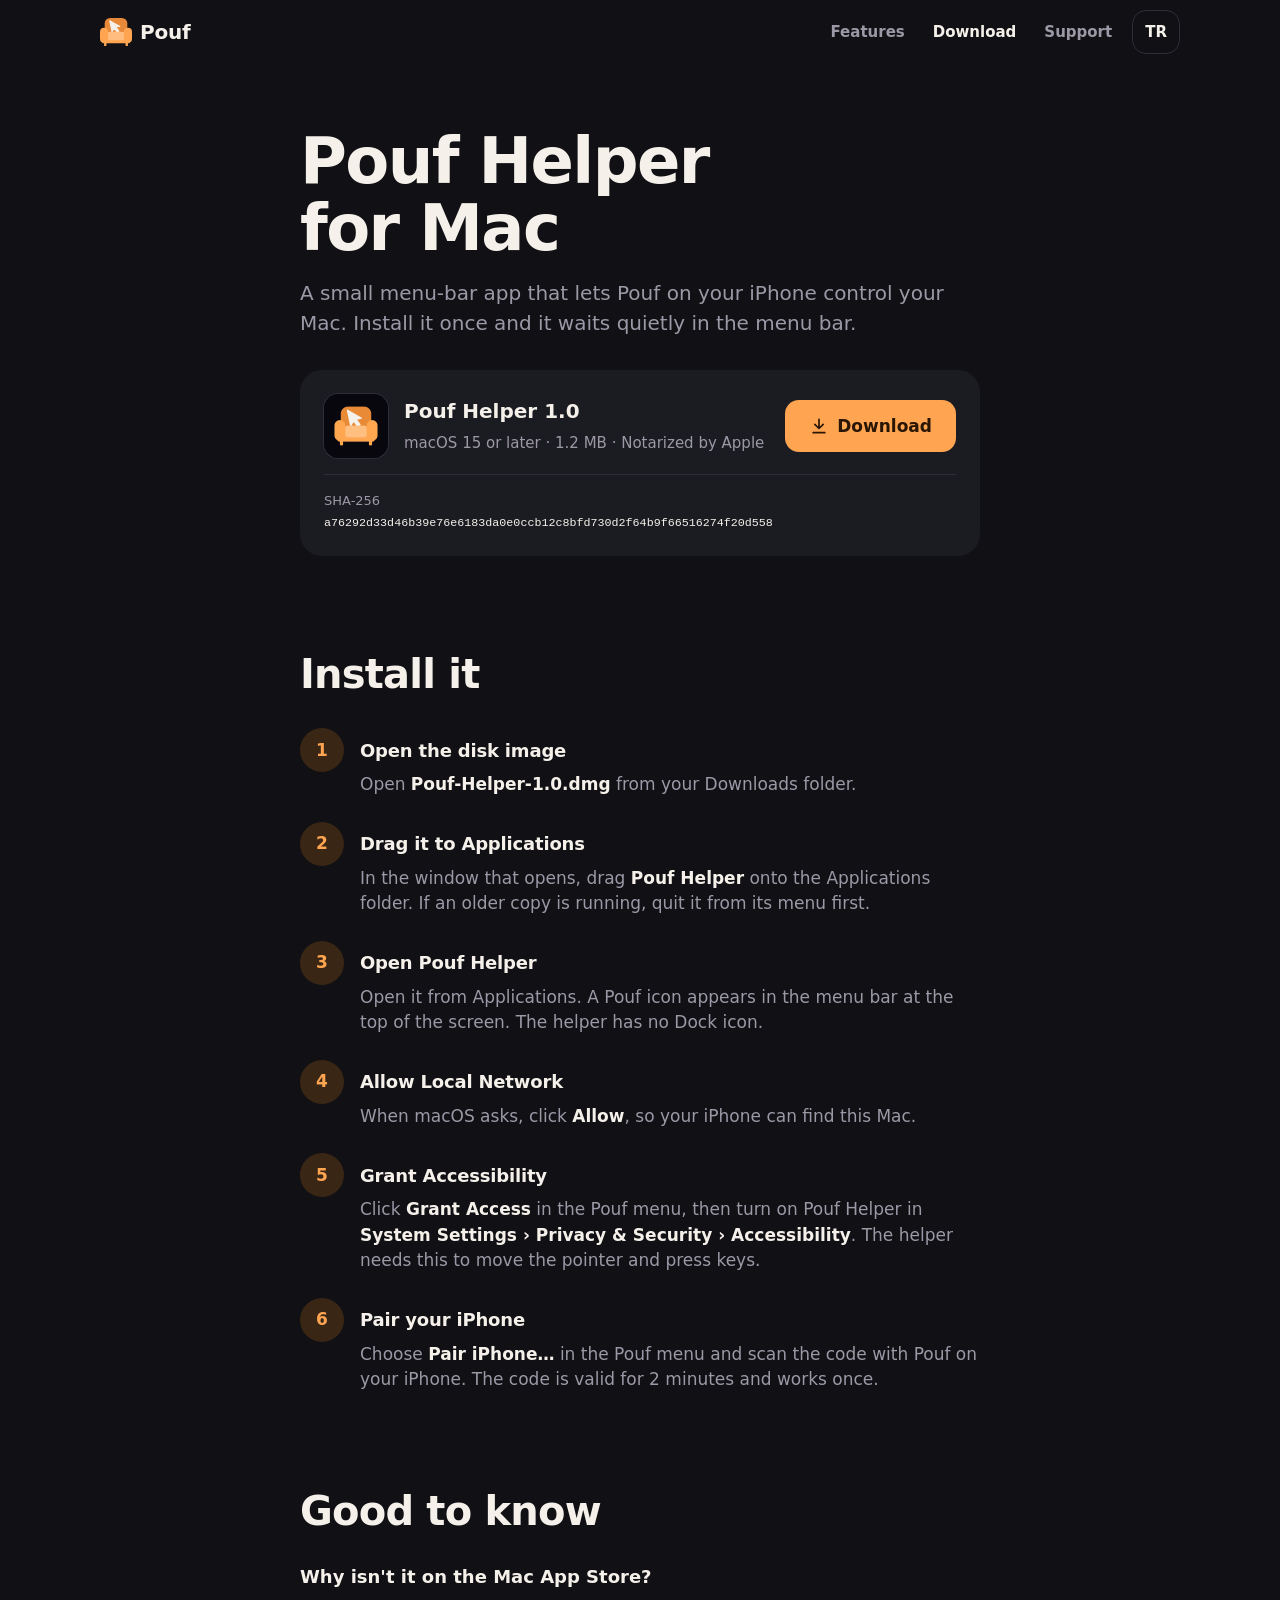
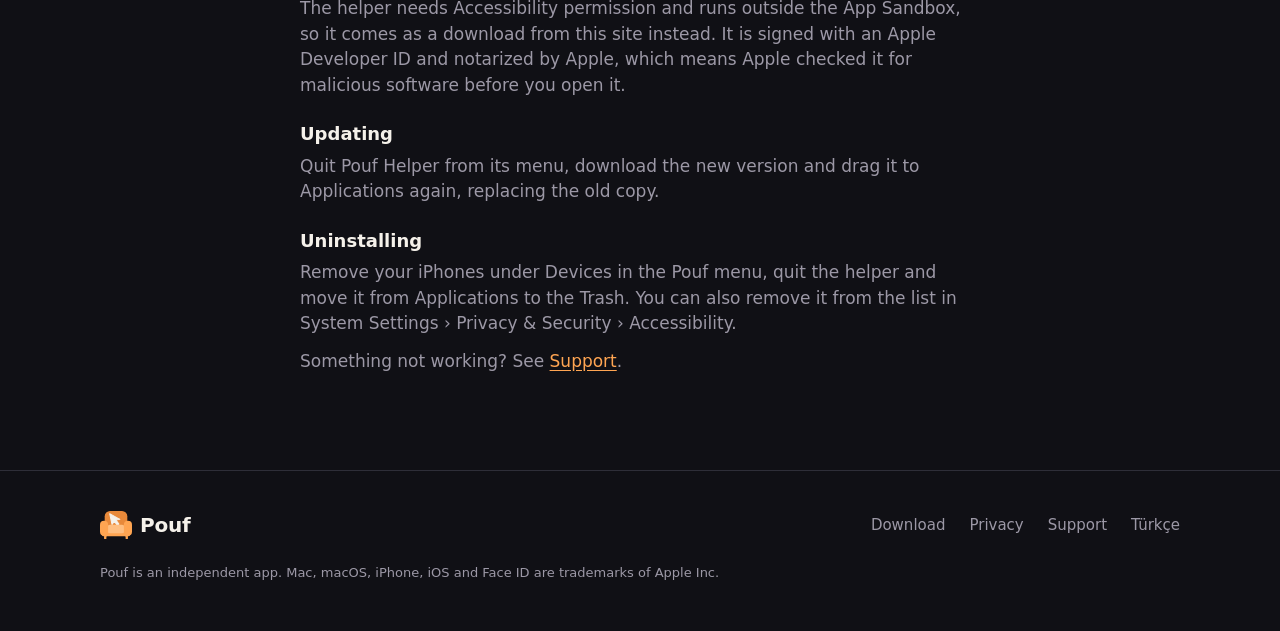
==== download/index.html @ 6debd748 "feat: add the Pouf website with home, download, privacy and support pages in English and Turkish" ====
<!doctype html>
<html lang="en">
<head>
  <meta charset="utf-8">
  <meta name="viewport" content="width=device-width, initial-scale=1">
  <title>Download Pouf Helper for Mac</title>
  <meta name="description" content="Download Pouf Helper, the menu-bar app that lets Pouf on your iPhone control your Mac. For macOS 15 or later, notarized by Apple.">
  <link rel="canonical" href="https://kaancakr.github.io/pouf-app/download/">
  <link rel="alternate" hreflang="en" href="https://kaancakr.github.io/pouf-app/download/">
  <link rel="alternate" hreflang="tr" href="https://kaancakr.github.io/pouf-app/tr/download/">
  <link rel="alternate" hreflang="x-default" href="https://kaancakr.github.io/pouf-app/download/">
  <meta property="og:type" content="website">
  <meta property="og:title" content="Download Pouf Helper for Mac">
  <meta property="og:description" content="The menu-bar app that lets Pouf on your iPhone control your Mac.">
  <meta property="og:url" content="https://kaancakr.github.io/pouf-app/download/">
  <meta property="og:image" content="https://kaancakr.github.io/pouf-app/assets/app-icon-512.png">
  <meta name="theme-color" content="#101015">
  <link rel="icon" href="../favicon.svg" type="image/svg+xml">
  <link rel="apple-touch-icon" href="../apple-touch-icon.png">
  <link rel="stylesheet" href="../assets/site.css">
</head>
<body>
  <a class="skip-link" href="#main">Skip to content</a>

  <header class="site-header">
    <div class="wrap">
      <a class="brand" href="../" aria-label="Pouf home"><img src="../assets/pouf-mark.svg" alt="">Pouf</a>
      <nav aria-label="Main">
        <ul class="site-nav">
          <li class="nav-wide"><a href="../#features">Features</a></li>
          <li><a href="./" aria-current="page">Download</a></li>
          <li><a href="../support/">Support</a></li>
          <li><a class="lang" href="../tr/download/" hreflang="tr" lang="tr" aria-label="Türkçe">TR</a></li>
        </ul>
      </nav>
    </div>
  </header>

  <main id="main">
    <div class="wrap wrap-prose">
      <section class="page-head">
        <h1 class="title-1">Pouf Helper for&nbsp;Mac</h1>
        <p class="lead">A small menu-bar app that lets Pouf on your iPhone control your Mac. Install it once and it waits quietly in the menu bar.</p>

        <div class="card download-card">
          <img class="app-icon" src="../assets/app-icon-256.png" width="64" height="64" alt="">
          <div>
            <p class="download-name">Pouf Helper 1.0</p>
            <p class="download-meta">macOS 15 or later · 1.2 MB · Notarized by Apple</p>
          </div>
          <a class="button button-primary" href="https://github.com/kaancakr/pouf-app/releases/download/helper-v1.0/Pouf-Helper-1.0.dmg">
            <svg class="icon icon-sm" aria-hidden="true"><use href="../assets/icons.svg#download"></use></svg>
            Download
          </a>
          <p class="checksum">SHA-256 <code>a76292d33d46b39e76e6183da0e0ccb12c8bfd730d2f64b9f66516274f20d558</code></p>
        </div>
      </section>

      <section class="section" aria-labelledby="install-title">
        <h2 class="title-2" id="install-title">Install it</h2>
        <ol class="step-list section-body">
          <li>
            <span class="step-number" aria-hidden="true"></span>
            <h3 class="title-3">Open the disk image</h3>
            <p>Open <strong>Pouf-Helper-1.0.dmg</strong> from your Downloads folder.</p>
          </li>
          <li>
            <span class="step-number" aria-hidden="true"></span>
            <h3 class="title-3">Drag it to Applications</h3>
            <p>In the window that opens, drag <strong>Pouf Helper</strong> onto the Applications folder. If an older copy is running, quit it from its menu first.</p>
          </li>
          <li>
            <span class="step-number" aria-hidden="true"></span>
            <h3 class="title-3">Open Pouf Helper</h3>
            <p>Open it from Applications. A Pouf icon appears in the menu bar at the top of the screen. The helper has no Dock icon.</p>
          </li>
          <li>
            <span class="step-number" aria-hidden="true"></span>
            <h3 class="title-3">Allow Local Network</h3>
            <p>When macOS asks, click <strong>Allow</strong>, so your iPhone can find this Mac.</p>
          </li>
          <li>
            <span class="step-number" aria-hidden="true"></span>
            <h3 class="title-3">Grant Accessibility</h3>
            <p>Click <strong>Grant Access</strong> in the Pouf menu, then turn on Pouf Helper in <strong>System Settings › Privacy &amp; Security › Accessibility</strong>. The helper needs this to move the pointer and press keys.</p>
          </li>
          <li>
            <span class="step-number" aria-hidden="true"></span>
            <h3 class="title-3">Pair your iPhone</h3>
            <p>Choose <strong>Pair iPhone…</strong> in the Pouf menu and scan the code with Pouf on your iPhone. The code is valid for 2 minutes and works once.</p>
          </li>
        </ol>
      </section>

      <section class="section" aria-labelledby="more-title">
        <h2 class="title-2" id="more-title">Good to know</h2>
        <div class="prose section-body">
          <h3>Why isn't it on the Mac App Store?</h3>
          <p>The helper needs Accessibility permission and runs outside the App Sandbox, so it comes as a download from this site instead. It is signed with an Apple Developer ID and notarized by Apple, which means Apple checked it for malicious software before you open it.</p>

          <h3>Updating</h3>
          <p>Quit Pouf Helper from its menu, download the new version and drag it to Applications again, replacing the old copy.</p>

          <h3>Uninstalling</h3>
          <p>Remove your iPhones under Devices in the Pouf menu, quit the helper and move it from Applications to the Trash. You can also remove it from the list in System Settings › Privacy &amp; Security › Accessibility.</p>

          <p>Something not working? See <a href="../support/">Support</a>.</p>
        </div>
      </section>
    </div>
  </main>

  <footer class="site-footer">
    <div class="wrap">
      <div class="footer-row">
        <a class="brand" href="../" aria-label="Pouf home"><img src="../assets/pouf-mark.svg" alt="">Pouf</a>
        <ul class="footer-links">
          <li><a href="./" aria-current="page">Download</a></li>
          <li><a href="../privacy/">Privacy</a></li>
          <li><a href="../support/">Support</a></li>
          <li><a href="../tr/download/" hreflang="tr" lang="tr">Türkçe</a></li>
        </ul>
      </div>
      <p class="legal">Pouf is an independent app. Mac, macOS, iPhone, iOS and Face ID are trademarks of Apple Inc.</p>
    </div>
  </footer>
</body>
</html>
---- assets/site.css ----
/* Pouf site. Tokens match the iPhone app (PoufTheme): always dark, apricot accent, rounded type.
   Spacing comes only from the scale below; page sections use the larger steps. */

:root {
  color-scheme: dark;

  --bg: #101015;
  --surface: #1b1b22;
  --raised: #26262f;
  --separator: #2e2e38;
  --text: #f5f1ea;
  --text-2: #9c98a6;
  --accent: #ffa552;
  --accent-hover: #ffb46e;
  --accent-tint: #3a2614;
  --on-accent: #2a1605;

  --s1: 4px;
  --s2: 8px;
  --s3: 12px;
  --s4: 16px;
  --s5: 24px;
  --s6: 32px;
  --s7: 48px;
  --s8: 64px;
  --s9: 96px;

  --margin: var(--s4);
  --section: var(--s7);
  --content: 1080px;
  --prose: 680px;

  --r-card: 22px;
  --r-control: 14px;

  --font: ui-rounded, "SF Pro Rounded", system-ui, -apple-system, "Segoe UI", Roboto, "Helvetica Neue", Arial, sans-serif;
  --mono: ui-monospace, "SF Mono", Menlo, Consolas, monospace;
}

@media (min-width: 640px) {
  :root {
    --margin: var(--s5);
    --section: var(--s8);
  }
}

@media (min-width: 1024px) {
  :root {
    --margin: var(--s6);
    --section: var(--s9);
  }
}

/* Base */

*,
*::before,
*::after {
  box-sizing: border-box;
}

html {
  -webkit-text-size-adjust: 100%;
  text-size-adjust: 100%;
}

body {
  margin: 0;
  background: var(--bg);
  color: var(--text);
  font: 400 17px/1.5 var(--font);
  -webkit-font-smoothing: antialiased;
  -moz-osx-font-smoothing: grayscale;
}

h1,
h2,
h3,
p,
ul,
ol {
  margin: 0;
}

h1,
h2,
h3 {
  font-weight: 700;
  text-wrap: balance;
}

p {
  text-wrap: pretty;
}

img,
svg {
  display: block;
}

a {
  color: inherit;
}

strong {
  font-weight: 600;
  color: var(--text);
}

code {
  font-family: var(--mono);
  font-size: 0.9em;
}

:focus-visible {
  outline: 2px solid var(--accent);
  outline-offset: 2px;
}

.icon {
  width: 24px;
  height: 24px;
  flex: none;
}

.icon-sm {
  width: 20px;
  height: 20px;
}

.skip-link {
  position: absolute;
  left: var(--margin);
  top: calc(-1 * var(--s8));
  z-index: 1;
  padding: var(--s3) var(--s4);
  border-radius: var(--r-control);
  background: var(--accent);
  color: var(--on-accent);
  font-weight: 600;
  text-decoration: none;
}

.skip-link:focus {
  top: var(--s2);
}

/* Layout */

.wrap {
  width: 100%;
  max-width: calc(var(--content) + 2 * var(--margin));
  margin-inline: auto;
  padding-inline: var(--margin);
}

.wrap-prose {
  max-width: calc(var(--prose) + 2 * var(--margin));
}

.section {
  padding-block: var(--section) 0;
}

/* Header */

.site-header .wrap {
  display: flex;
  align-items: center;
  justify-content: space-between;
  gap: var(--s4);
  min-height: 64px;
}

.brand {
  display: inline-flex;
  align-items: center;
  gap: var(--s2);
  min-height: 44px;
  font-size: 20px;
  font-weight: 700;
  letter-spacing: -0.01em;
  text-decoration: none;
}

/* The site's copy of the mark is cropped to its drawing, so its left edge sits exactly on the page margin. */
.brand img {
  width: 32px;
  height: auto;
}

.site-nav {
  display: flex;
  align-items: center;
  gap: var(--s1);
  padding: 0;
  list-style: none;
}

.site-nav a {
  display: inline-flex;
  align-items: center;
  min-height: 44px;
  padding-inline: var(--s3);
  border-radius: var(--r-control);
  color: var(--text-2);
  font-size: 15px;
  font-weight: 600;
  text-decoration: none;
}

.site-nav a:hover,
.site-nav a[aria-current="page"] {
  color: var(--text);
}

.site-nav a:hover {
  background: var(--surface);
}

.site-nav .lang {
  margin-left: var(--s1);
  border: 1px solid var(--separator);
  color: var(--text);
}

.nav-wide {
  display: none;
}

@media (min-width: 640px) {
  .nav-wide {
    display: list-item;
  }
}

/* Buttons */

.actions {
  display: flex;
  flex-direction: column;
  gap: var(--s3);
}

@media (min-width: 640px) {
  .actions {
    flex-direction: row;
    flex-wrap: wrap;
  }
}

.button {
  display: inline-flex;
  align-items: center;
  justify-content: center;
  gap: var(--s2);
  min-height: 52px;
  padding-inline: var(--s5);
  border-radius: var(--r-control);
  font-size: 17px;
  font-weight: 600;
  text-decoration: none;
  white-space: nowrap;
}

.button-primary {
  background: var(--accent);
  color: var(--on-accent);
}

.button-primary:hover {
  background: var(--accent-hover);
}

.button-primary:active {
  transform: scale(0.98);
}

.button-muted {
  background: var(--surface);
  color: var(--text-2);
  cursor: default;
}

/* Text blocks */

.eyebrow {
  margin-bottom: var(--s3);
  color: var(--accent);
  font-size: 15px;
  font-weight: 600;
}

.title-1 {
  font-size: clamp(40px, calc(20px + 4vw), 64px);
  line-height: 1.05;
  letter-spacing: -0.025em;
}

.title-2 {
  font-size: clamp(28px, calc(18px + 2vw), 40px);
  line-height: 1.1;
  letter-spacing: -0.02em;
}

.title-3 {
  font-size: 20px;
  line-height: 1.3;
  letter-spacing: -0.01em;
}

.lead {
  color: var(--text-2);
  font-size: 18px;
}

@media (min-width: 640px) {
  .lead {
    font-size: 20px;
  }
}

.section-head {
  max-width: 640px;
  margin-bottom: var(--s6);
}

.section-head .lead {
  margin-top: var(--s3);
}

.note {
  margin-top: var(--s4);
  color: var(--text-2);
  font-size: 15px;
}

/* Hero */

.hero {
  display: grid;
  gap: var(--s7);
  padding-top: var(--s6);
}

.hero-icon {
  width: 64px;
  height: 64px;
  margin-bottom: var(--s5);
}

.hero .title-1 {
  margin-bottom: var(--s4);
}

.hero .lead {
  max-width: 560px;
  margin-bottom: var(--s6);
}

.app-icon {
  border-radius: 22.37%;
  box-shadow: 0 0 0 1px var(--separator);
}

.hero-art {
  position: relative;
  display: flex;
  justify-content: center;
}

/* A soft apricot light behind the phone. */
.hero-art::before {
  content: "";
  position: absolute;
  inset: 8% 0;
  z-index: -1;
  background: radial-gradient(closest-side, rgb(255 165 82 / 0.16), transparent);
}

@media (min-width: 880px) {
  .hero {
    grid-template-columns: minmax(0, 1.15fr) minmax(0, 1fr);
    align-items: center;
    gap: var(--s8);
    padding-top: var(--s8);
  }
}

/* Phone. The screen is laid out at the iPhone 17's 402 × 874 pt, 1 px per pt, and scaled to fit the frame, so its
   numbers match the app's own layout. */

.phone {
  --pw: 264;
  --bezel: 8;
  --inner: calc(var(--pw) - 2 * var(--bezel));
  position: relative;
  width: calc(var(--pw) * 1px);
  padding: calc(var(--bezel) * 1px);
  border-radius: calc(var(--pw) * 0.165px);
  background: linear-gradient(150deg, #3c3c46 0%, #1e1e25 35%, #16161b 65%, #34343d 100%);
  box-shadow:
    inset 0 0 0 1px #4a4a55,
    inset 0 0 0 3px #101015,
    0 40px 80px rgb(0 0 0 / 0.45);
}

@media (min-width: 640px) {
  .phone {
    --pw: 300;
    --bezel: 9;
  }
}

.phone-screen {
  width: calc(var(--inner) * 1px);
  height: calc(var(--inner) * 874 / 402 * 1px);
  overflow: hidden;
  border-radius: calc((var(--pw) * 0.165 - var(--bezel)) * 1px);
  background: var(--bg);
}

.screen {
  position: relative;
  width: 402px;
  height: 874px;
  transform: scale(calc(var(--inner) / 402));
  transform-origin: top left;
  color: var(--text);
  font-family: var(--font);
}

.screen > * {
  position: absolute;
}

.screen svg {
  width: 100%;
  height: 100%;
}

.status-time {
  top: 17px;
  left: 50px;
  font-size: 17px;
  font-weight: 600;
  line-height: 22px;
}

.island {
  top: 11px;
  left: 138px;
  width: 126px;
  height: 37px;
  border-radius: 18.5px;
  background: #000;
}

.status-icons {
  top: 21px;
  right: 34px;
  display: flex;
  gap: 6px;
  align-items: center;
}

.status-icons .cell,
.status-icons .wifi {
  width: 18px;
  height: 12px;
}

.status-icons .battery {
  width: 27px;
  height: 13px;
}

.pill {
  top: 70px;
  left: 16px;
  display: flex;
  align-items: center;
  gap: 8px;
  height: 36px;
  padding: 0 12px;
  border-radius: 18px;
  background: var(--surface);
  font-size: 15px;
  font-weight: 600;
}

.pill::before {
  content: "";
  width: 8px;
  height: 8px;
  border-radius: 50%;
  background: #4ade80;
}

.settings {
  top: 70px;
  right: 16px;
  display: grid;
  place-items: center;
  width: 36px;
  height: 36px;
  border-radius: 50%;
  background: var(--surface);
}

.settings svg {
  width: 18px;
  height: 18px;
}

.touchpad {
  top: 122px;
  left: 16px;
  width: 370px;
  height: 534px;
  overflow: hidden;
  border-radius: 28px;
  background: var(--surface);
}

.click-bar {
  position: absolute;
  inset: auto 0 0;
  display: grid;
  grid-template-columns: 1fr 1fr;
  height: 48px;
  border-top: 1px solid var(--separator);
  font-size: 15px;
  font-weight: 600;
}

.click-bar span {
  display: grid;
  place-items: center;
}

.click-bar span + span {
  border-left: 1px solid var(--separator);
}

/* The finger highlight and click ripple the touchpad draws, here on a loop. */
.finger {
  position: absolute;
  top: 200px;
  left: 196px;
  width: 48px;
  height: 48px;
  border-radius: 50%;
  background: rgb(255 165 82 / 0.16);
}

.finger::after {
  content: "";
  position: absolute;
  inset: 0;
  border: 2px solid var(--accent);
  border-radius: 50%;
  opacity: 0;
  animation: ripple 3s ease-out 1s infinite;
}

@keyframes ripple {
  0% {
    opacity: 0.9;
    transform: scale(0.6);
  }
  14% {
    opacity: 0;
    transform: scale(1.8);
  }
  100% {
    opacity: 0;
    transform: scale(1.8);
  }
}

.keys {
  top: 668px;
  left: 16px;
  display: grid;
  grid-template-columns: repeat(6, 1fr);
  gap: 8px;
  width: 370px;
  height: 44px;
}

.keys span {
  display: grid;
  place-items: center;
  border-radius: 14px;
  background: var(--surface);
  font-size: 17px;
  font-weight: 600;
}

.keys svg {
  width: 20px;
  height: 20px;
}

.keys .left svg {
  transform: rotate(180deg);
}

.keys .up svg {
  transform: rotate(-90deg);
}

.keys .down svg {
  transform: rotate(90deg);
}

.type-row {
  top: 724px;
  left: 16px;
  display: grid;
  grid-template-columns: 1fr 52px;
  gap: 8px;
  width: 370px;
  height: 52px;
}

.type-button {
  display: flex;
  align-items: center;
  justify-content: center;
  gap: 8px;
  border-radius: 14px;
  background: var(--accent);
  color: var(--on-accent);
  font-size: 17px;
  font-weight: 600;
}

.type-button svg {
  width: 24px;
  height: 24px;
}

.media-button {
  display: grid;
  place-items: center;
  border-radius: 14px;
  background: var(--surface);
  color: var(--accent);
}

.media-button svg {
  width: 26px;
  height: 26px;
}

.tab-bar {
  top: 794px;
  left: 64px;
  display: grid;
  grid-template-columns: repeat(3, 1fr);
  width: 275px;
  height: 60px;
  padding: 3px;
  border: 1px solid rgb(255 255 255 / 0.08);
  border-radius: 30px;
  background: #2a2a31;
  font-size: 10.5px;
  font-weight: 600;
  --play-cut: #2a2a31;
}

.tab-bar span {
  display: grid;
  justify-items: center;
  align-content: center;
  gap: 2px;
  border-radius: 27px;
}

.tab-bar svg {
  width: 26px;
  height: 26px;
}

.tab-bar .current {
  background: #18181e;
  color: var(--accent);
}

/* Notes floating beside the phone. Their outer edges sit on the column's start and on the page margin. */
.float-card {
  position: absolute;
  z-index: 1;
  display: none;
  align-items: center;
  gap: var(--s3);
  padding: var(--s3) var(--s4) var(--s3) var(--s3);
  border-radius: var(--r-card);
  background: rgb(27 27 34 / 0.94);
  box-shadow:
    0 0 0 1px var(--separator),
    0 24px 48px rgb(0 0 0 / 0.4);
  animation: float 6s ease-in-out infinite;
}

.float-card .tile {
  width: 40px;
  height: 40px;
  border-radius: 50%;
}

.float-card .icon {
  width: 20px;
  height: 20px;
}

.float-title {
  display: block;
  white-space: nowrap;
  font-size: 15px;
  font-weight: 600;
  line-height: 1.3;
}

.float-detail {
  display: block;
  white-space: nowrap;
  color: var(--text-2);
  font-size: 13px;
  line-height: 1.3;
}

.float-group {
  top: 22%;
  left: 0;
}

.float-secure {
  top: 62%;
  right: 0;
  animation-delay: -3s;
}

/* Only beside the two-column hero, where both cards overlap the phone. */
@media (min-width: 880px) {
  .float-card {
    display: flex;
  }
}

@keyframes float {
  50% {
    transform: translateY(-8px);
  }
}

@media (prefers-reduced-motion: reduce) {
  .finger::after,
  .float-card {
    animation: none;
  }
}

/* Cards */

.card {
  padding: var(--s5);
  border-radius: var(--r-card);
  background: var(--surface);
}

.card .title-3 {
  margin-block: var(--s4) var(--s2);
}

/* :where keeps these at class strength, so the card variants below (download, contact) can restyle their text. */
.card :where(p) {
  color: var(--text-2);
  font-size: 16px;
}

.card :where(p + p) {
  margin-top: var(--s2);
}

.card a:not(.button) {
  color: var(--accent);
  font-weight: 600;
  text-decoration: none;
}

.card a:not(.button):hover {
  text-decoration: underline;
}

.tile {
  display: grid;
  place-items: center;
  width: 44px;
  height: 44px;
  border-radius: var(--r-control);
  background: var(--accent-tint);
  color: var(--accent);
}

.feature-grid {
  display: grid;
  gap: var(--s4);
  padding: 0;
  list-style: none;
}

@media (min-width: 640px) {
  .feature-grid {
    grid-template-columns: repeat(2, 1fr);
  }
}

@media (min-width: 640px) and (max-width: 959px) {
  .feature-grid > :last-child:nth-child(odd) {
    grid-column: 1 / -1;
  }
}

@media (min-width: 960px) {
  .feature-grid {
    grid-template-columns: repeat(6, 1fr);
  }

  .feature-grid > * {
    grid-column: span 2;
  }

  .feature-grid > :nth-child(n + 4) {
    grid-column: span 3;
  }
}

/* Numbered steps */

.step-grid {
  display: grid;
  gap: var(--s4);
  padding: 0;
  list-style: none;
  counter-reset: step;
}

@media (min-width: 880px) {
  .step-grid {
    grid-template-columns: repeat(3, 1fr);
  }
}

.step-grid > li {
  counter-increment: step;
}

.step-number::before {
  content: counter(step);
}

.step-number {
  display: grid;
  place-items: center;
  width: 44px;
  height: 44px;
  border-radius: 50%;
  background: var(--accent-tint);
  color: var(--accent);
  font-size: 17px;
  font-weight: 700;
}

.step-list {
  display: grid;
  gap: var(--s5);
  padding: 0;
  list-style: none;
  counter-reset: step;
}

.step-list > li {
  display: grid;
  grid-template-columns: 44px 1fr;
  column-gap: var(--s4);
  counter-increment: step;
}

.step-list .step-number {
  grid-row: span 2;
}

.step-list .title-3 {
  align-self: center;
  min-height: 44px;
  display: flex;
  align-items: center;
  font-size: 18px;
}

.step-list p {
  color: var(--text-2);
}

/* Requirements */

.specs {
  display: grid;
  padding: 0;
  list-style: none;
  border-radius: var(--r-card);
  background: var(--surface);
}

.specs > li {
  display: flex;
  align-items: center;
  gap: var(--s4);
  padding: var(--s5);
}

.specs > li + li {
  border-top: 1px solid var(--separator);
}

@media (min-width: 880px) {
  .specs {
    grid-template-columns: repeat(3, 1fr);
  }

  .specs > li + li {
    border-top: 0;
    border-left: 1px solid var(--separator);
  }
}

.specs .label {
  display: block;
  font-weight: 600;
}

.specs .detail {
  display: block;
  color: var(--text-2);
  font-size: 15px;
}

/* Page head (inner pages) */

.page-head {
  padding-top: var(--s6);
}

@media (min-width: 640px) {
  .page-head {
    padding-top: var(--s8);
  }
}

.page-head .title-1 {
  margin-bottom: var(--s4);
}

/* Download card */

.download-card {
  display: grid;
  grid-template-columns: 64px 1fr;
  align-items: center;
  gap: var(--s4);
  margin-top: var(--s6);
}

.download-card .app-icon {
  width: 64px;
  height: 64px;
  box-shadow: 0 0 0 1px var(--separator);
}

.download-card .button {
  grid-column: 1 / -1;
}

.download-name {
  color: var(--text);
  font-size: 20px;
  font-weight: 700;
  line-height: 1.3;
}

.download-meta {
  color: var(--text-2);
  font-size: 15px;
}

.checksum {
  grid-column: 1 / -1;
  padding-top: var(--s4);
  border-top: 1px solid var(--separator);
  color: var(--text-2);
  font-size: 13px;
}

.checksum code {
  display: block;
  margin-top: var(--s1);
  color: var(--text);
  overflow-wrap: anywhere;
}

@media (min-width: 640px) {
  .download-card {
    grid-template-columns: 64px 1fr auto;
  }

  .download-card .button {
    grid-column: auto;
  }
}

/* Prose (privacy, support, download notes) */

.section-body {
  margin-top: var(--s6);
}

.prose > :first-child {
  margin-top: 0;
}

.page-head + .prose {
  margin-top: var(--s7);
}

.prose h2 {
  margin-top: var(--s7);
  margin-bottom: var(--s3);
  font-size: 24px;
  line-height: 1.25;
  letter-spacing: -0.015em;
}

.prose h3 {
  margin-top: var(--s5);
  margin-bottom: var(--s2);
  font-size: 18px;
  line-height: 1.3;
}

.prose p,
.prose ul {
  color: var(--text-2);
}

.prose p + p,
.prose p + ul,
.prose ul + p {
  margin-top: var(--s3);
}

.prose ul {
  display: grid;
  gap: var(--s2);
  padding-left: var(--s5);
}

.prose li::marker {
  color: var(--accent);
}

.prose a {
  color: var(--accent);
  text-underline-offset: 3px;
}

.updated {
  color: var(--text-2);
  font-size: 15px;
}

.summary-card {
  margin-top: var(--s6);
}

.summary-card .title-3 {
  margin: 0;
}

.summary-card ul {
  margin-top: var(--s3);
  display: grid;
  gap: var(--s2);
  padding-left: var(--s5);
  color: var(--text);
}

.summary-card li::marker {
  color: var(--accent);
}

/* Support */

.contact-card {
  display: grid;
  gap: var(--s4);
  margin-top: var(--s6);
}

.contact-card .title-3 {
  margin: 0;
}

.contact-card p {
  margin-top: var(--s1);
}

@media (min-width: 640px) {
  .contact-card {
    grid-template-columns: 1fr auto;
    align-items: center;
  }
}

.faq {
  display: grid;
  gap: var(--s3);
}

.faq details {
  border-radius: var(--r-card);
  background: var(--surface);
}

.faq summary {
  display: flex;
  align-items: center;
  justify-content: space-between;
  gap: var(--s4);
  min-height: 64px;
  padding: var(--s4) var(--s5);
  border-radius: var(--r-card);
  font-weight: 600;
  cursor: pointer;
  list-style: none;
}

.faq summary::-webkit-details-marker {
  display: none;
}

.faq summary .icon {
  color: var(--text-2);
  transition: transform 0.2s ease;
}

.faq details[open] summary .icon {
  transform: rotate(180deg);
}

.faq .answer {
  padding: 0 var(--s5) var(--s5);
}

.faq .answer p,
.faq .answer ul {
  color: var(--text-2);
}

.faq .answer ul {
  display: grid;
  gap: var(--s2);
  padding-left: var(--s5);
}

.faq .answer p + ul,
.faq .answer ul + p,
.faq .answer p + p {
  margin-top: var(--s3);
}

.faq .answer li::marker {
  color: var(--accent);
}

/* Footer */

.site-footer {
  margin-top: var(--section);
  border-top: 1px solid var(--separator);
}

.site-footer .wrap {
  display: grid;
  gap: var(--s4);
  padding-block: var(--s6) var(--s7);
}

.footer-row {
  display: flex;
  flex-wrap: wrap;
  align-items: center;
  justify-content: space-between;
  gap: var(--s4);
}

.footer-links {
  display: flex;
  flex-wrap: wrap;
  column-gap: var(--s5);
  padding: 0;
  list-style: none;
}

.footer-links a {
  display: inline-flex;
  align-items: center;
  min-height: 44px;
  color: var(--text-2);
  font-size: 15px;
  text-decoration: none;
}

.footer-links a:hover {
  color: var(--text);
}

.legal {
  color: var(--text-2);
  font-size: 13px;
}

@media (prefers-reduced-motion: reduce) {
  .button-primary:active {
    transform: none;
  }

  .faq summary .icon {
    transition: none;
  }
}
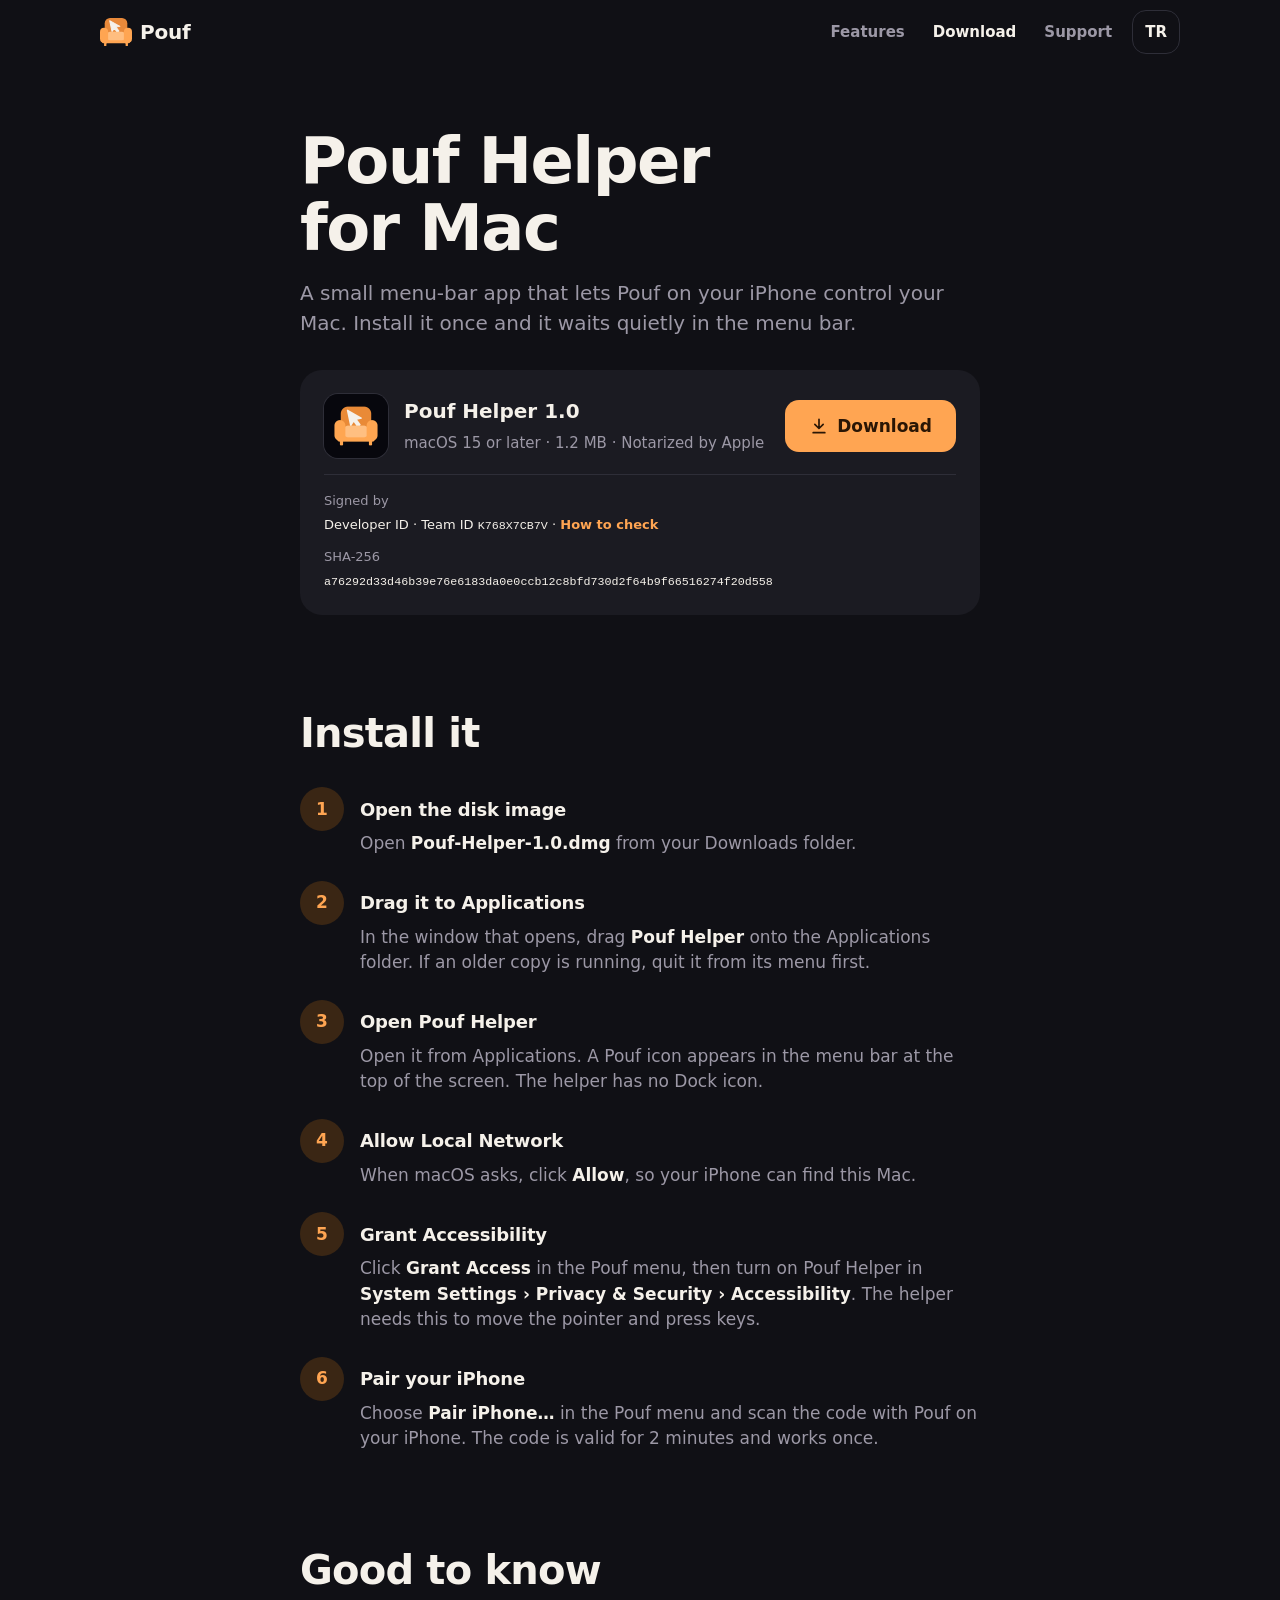
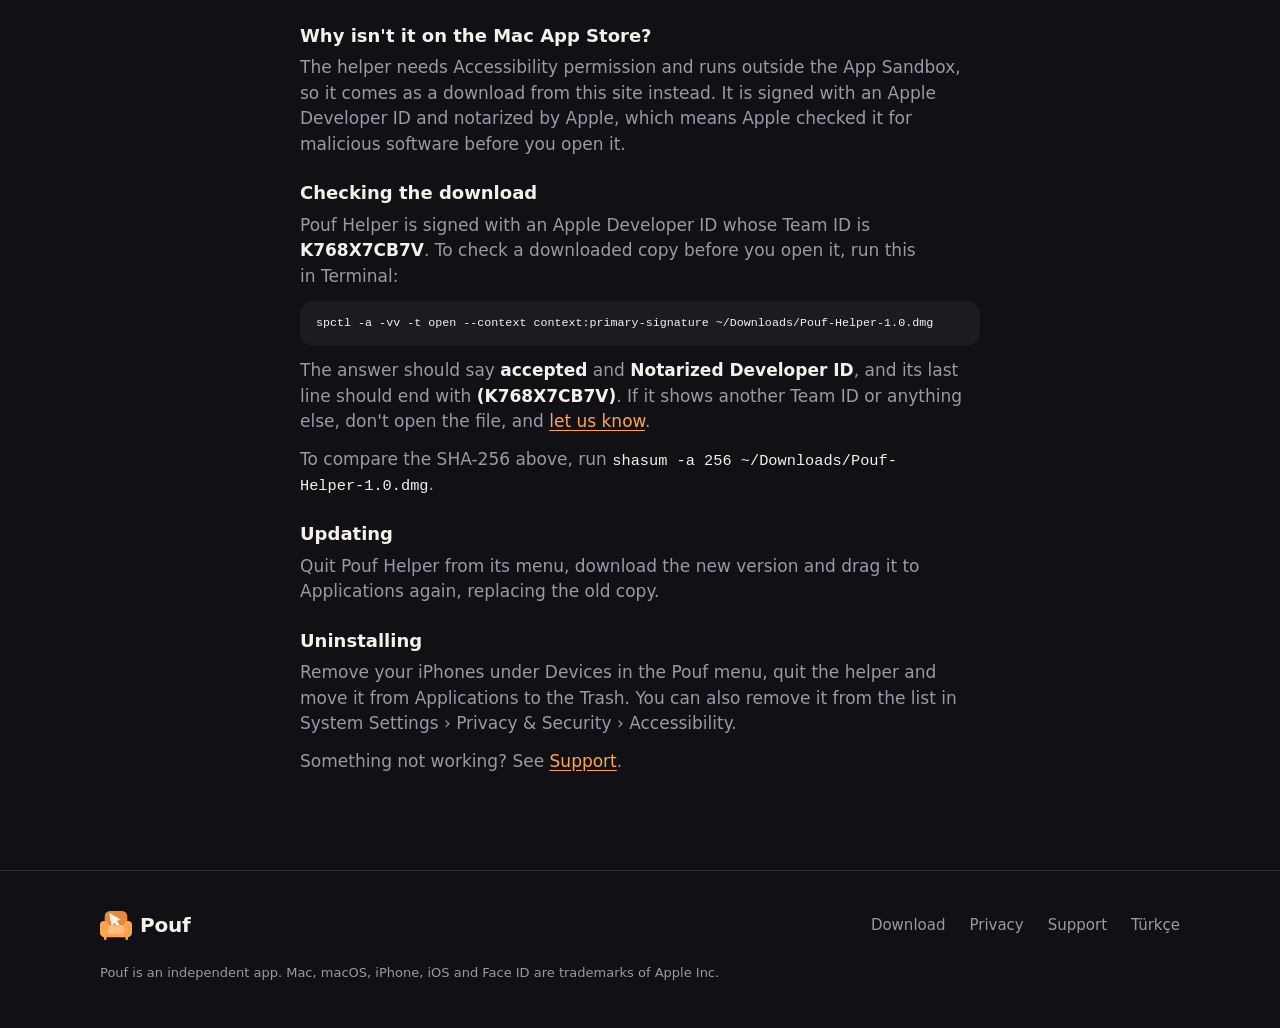
==== commit 7ce864db: "feat: harden the site with a CSP and a signature check on the download page" ====
--- a/download/index.html
+++ b/download/index.html
@@ -2,6 +2,7 @@
 <html lang="en">
 <head>
   <meta charset="utf-8">
+  <meta http-equiv="Content-Security-Policy" content="default-src 'none'; style-src 'self'; img-src 'self'; script-src 'none'; base-uri 'none'; form-action 'none'">
   <meta name="viewport" content="width=device-width, initial-scale=1">
   <title>Download Pouf Helper for Mac</title>
   <meta name="description" content="Download Pouf Helper, the menu-bar app that lets Pouf on your iPhone control your Mac. For macOS 15 or later, notarized by Apple.">
@@ -52,7 +53,16 @@
             <svg class="icon icon-sm" aria-hidden="true"><use href="../assets/icons.svg#download"></use></svg>
             Download
           </a>
-          <p class="checksum">SHA-256 <code>a76292d33d46b39e76e6183da0e0ccb12c8bfd730d2f64b9f66516274f20d558</code></p>
+          <dl class="checksum">
+            <div>
+              <dt>Signed by</dt>
+              <dd>Developer ID · Team ID <code>K768X7CB7V</code> · <a href="#verify">How to check</a></dd>
+            </div>
+            <div>
+              <dt>SHA-256</dt>
+              <dd><code>a76292d33d46b39e76e6183da0e0ccb12c8bfd730d2f64b9f66516274f20d558</code></dd>
+            </div>
+          </dl>
         </div>
       </section>
 
@@ -98,6 +108,12 @@
           <h3>Why isn't it on the Mac App Store?</h3>
           <p>The helper needs Accessibility permission and runs outside the App Sandbox, so it comes as a download from this site instead. It is signed with an Apple Developer ID and notarized by Apple, which means Apple checked it for malicious software before you open it.</p>
 
+          <h3 id="verify">Checking the download</h3>
+          <p>Pouf Helper is signed with an Apple Developer ID whose Team ID is <strong>K768X7CB7V</strong>. To check a downloaded copy before you open it, run this in Terminal:</p>
+          <pre><code>spctl -a -vv -t open --context context:primary-signature ~/Downloads/Pouf-Helper-1.0.dmg</code></pre>
+          <p>The answer should say <strong>accepted</strong> and <strong>Notarized Developer ID</strong>, and its last line should end with <strong>(K768X7CB7V)</strong>. If it shows another Team ID or anything else, don't open the file, and <a href="../support/">let us know</a>.</p>
+          <p>To compare the SHA-256 above, run <code>shasum -a 256 ~/Downloads/Pouf-Helper-1.0.dmg</code>.</p>
+
           <h3>Updating</h3>
           <p>Quit Pouf Helper from its menu, download the new version and drag it to Applications again, replacing the old copy.</p>
 
--- a/assets/site.css
+++ b/assets/site.css
@@ -998,16 +998,21 @@
 
 .checksum {
   grid-column: 1 / -1;
+  display: grid;
+  gap: var(--s3);
+  margin: 0;
   padding-top: var(--s4);
   border-top: 1px solid var(--separator);
   color: var(--text-2);
   font-size: 13px;
 }
 
+.checksum dd {
+  margin: var(--s1) 0 0;
+  color: var(--text);
+}
+
 .checksum code {
-  display: block;
-  margin-top: var(--s1);
-  color: var(--text);
   overflow-wrap: anywhere;
 }
 
@@ -1076,6 +1081,27 @@
   text-underline-offset: 3px;
 }
 
+/* Commands wrap instead of scrolling, so the page never scrolls sideways on a phone. */
+.prose pre {
+  margin: var(--s3) 0 0;
+  padding: var(--s3) var(--s4);
+  border-radius: var(--r-control);
+  background: var(--surface);
+  color: var(--text);
+  font-size: 13px;
+  line-height: 1.6;
+  white-space: pre-wrap;
+  overflow-wrap: anywhere;
+}
+
+.prose pre + p {
+  margin-top: var(--s3);
+}
+
+.prose :not(pre) > code {
+  color: var(--text);
+}
+
 .updated {
   color: var(--text-2);
   font-size: 15px;
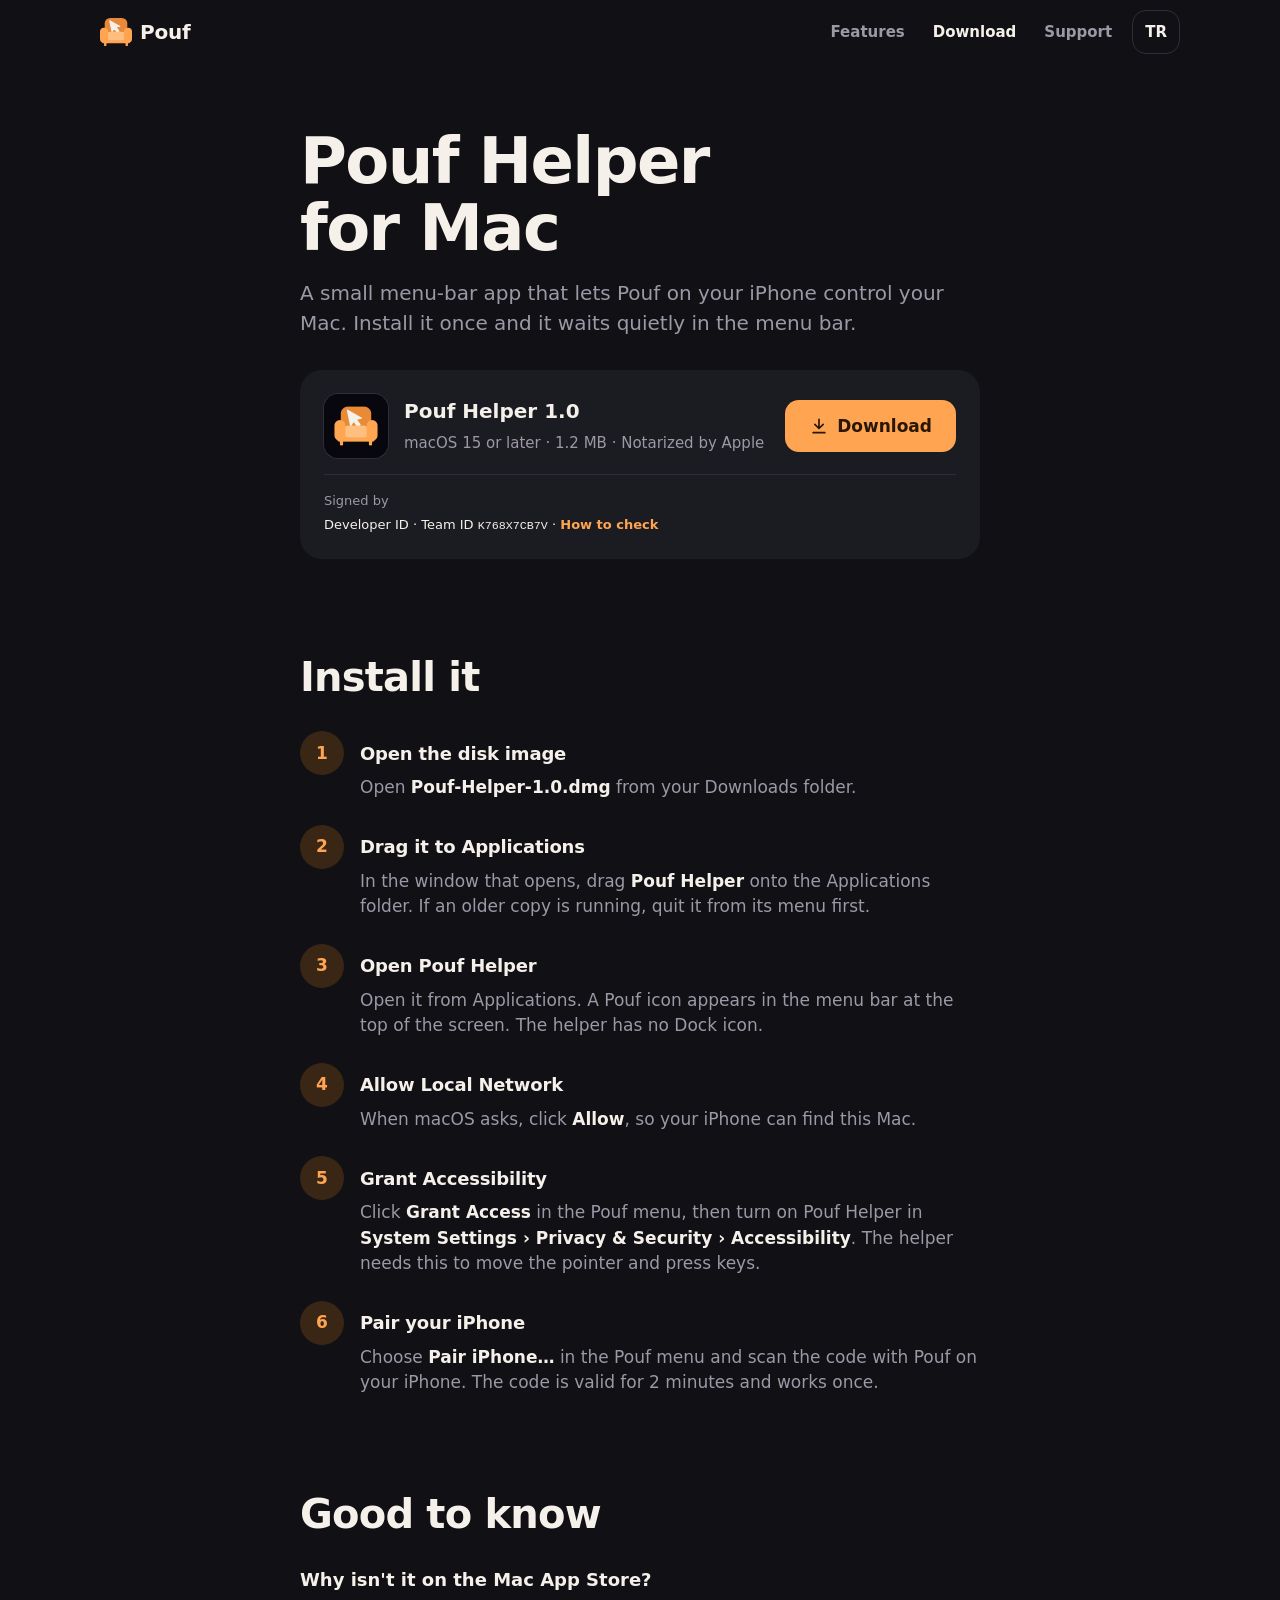
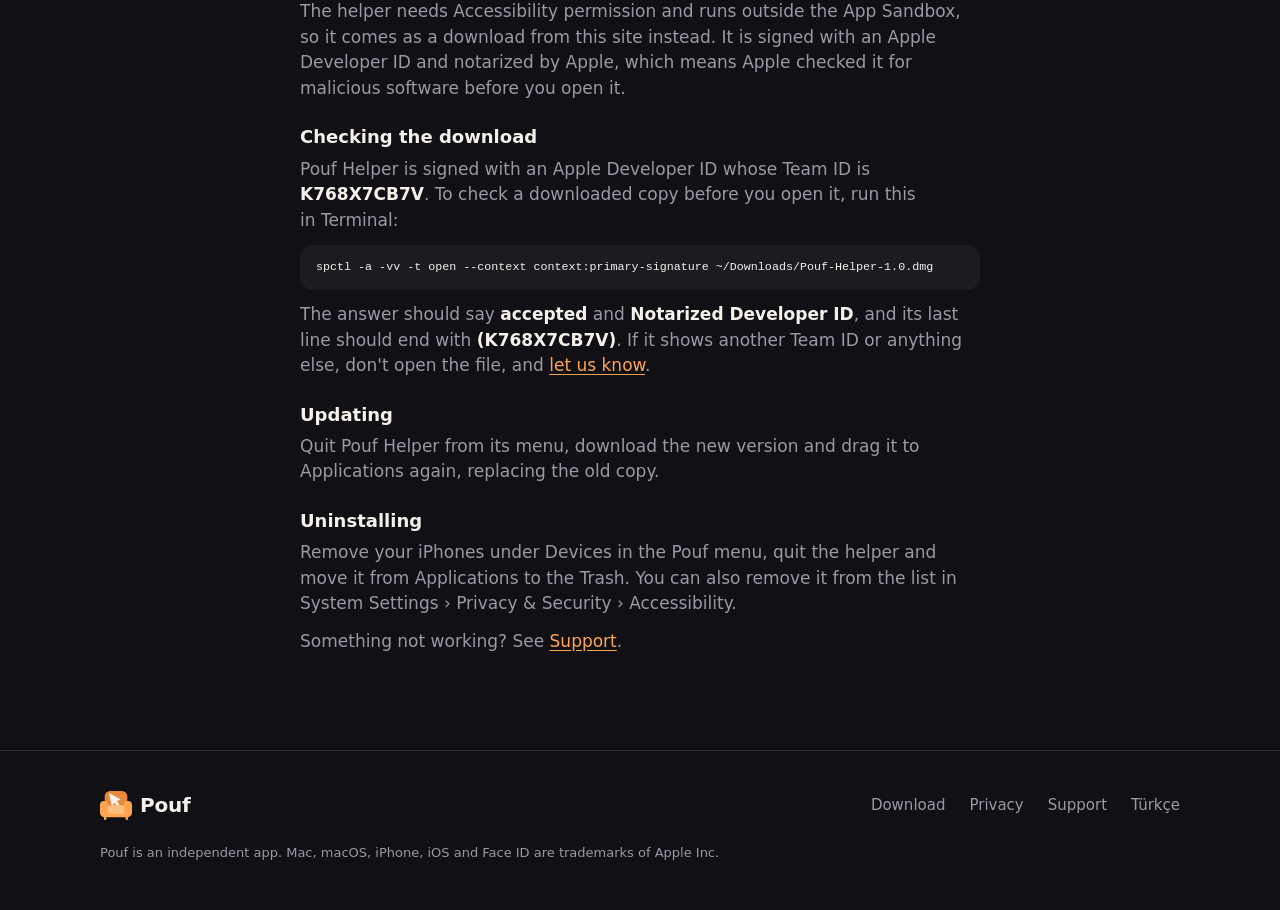
==== commit b0775e40: "refactor: drop the SHA-256 from the download pages and keep the signing Team ID" ====
--- a/download/index.html
+++ b/download/index.html
@@ -53,14 +53,10 @@
             <svg class="icon icon-sm" aria-hidden="true"><use href="../assets/icons.svg#download"></use></svg>
             Download
           </a>
-          <dl class="checksum">
+          <dl class="signature">
             <div>
               <dt>Signed by</dt>
               <dd>Developer ID · Team ID <code>K768X7CB7V</code> · <a href="#verify">How to check</a></dd>
-            </div>
-            <div>
-              <dt>SHA-256</dt>
-              <dd><code>a76292d33d46b39e76e6183da0e0ccb12c8bfd730d2f64b9f66516274f20d558</code></dd>
             </div>
           </dl>
         </div>
@@ -112,7 +108,6 @@
           <p>Pouf Helper is signed with an Apple Developer ID whose Team ID is <strong>K768X7CB7V</strong>. To check a downloaded copy before you open it, run this in Terminal:</p>
           <pre><code>spctl -a -vv -t open --context context:primary-signature ~/Downloads/Pouf-Helper-1.0.dmg</code></pre>
           <p>The answer should say <strong>accepted</strong> and <strong>Notarized Developer ID</strong>, and its last line should end with <strong>(K768X7CB7V)</strong>. If it shows another Team ID or anything else, don't open the file, and <a href="../support/">let us know</a>.</p>
-          <p>To compare the SHA-256 above, run <code>shasum -a 256 ~/Downloads/Pouf-Helper-1.0.dmg</code>.</p>
 
           <h3>Updating</h3>
           <p>Quit Pouf Helper from its menu, download the new version and drag it to Applications again, replacing the old copy.</p>
--- a/assets/site.css
+++ b/assets/site.css
@@ -996,10 +996,8 @@
   font-size: 15px;
 }
 
-.checksum {
+.signature {
   grid-column: 1 / -1;
-  display: grid;
-  gap: var(--s3);
   margin: 0;
   padding-top: var(--s4);
   border-top: 1px solid var(--separator);
@@ -1007,12 +1005,12 @@
   font-size: 13px;
 }
 
-.checksum dd {
+.signature dd {
   margin: var(--s1) 0 0;
   color: var(--text);
 }
 
-.checksum code {
+.signature code {
   overflow-wrap: anywhere;
 }
 
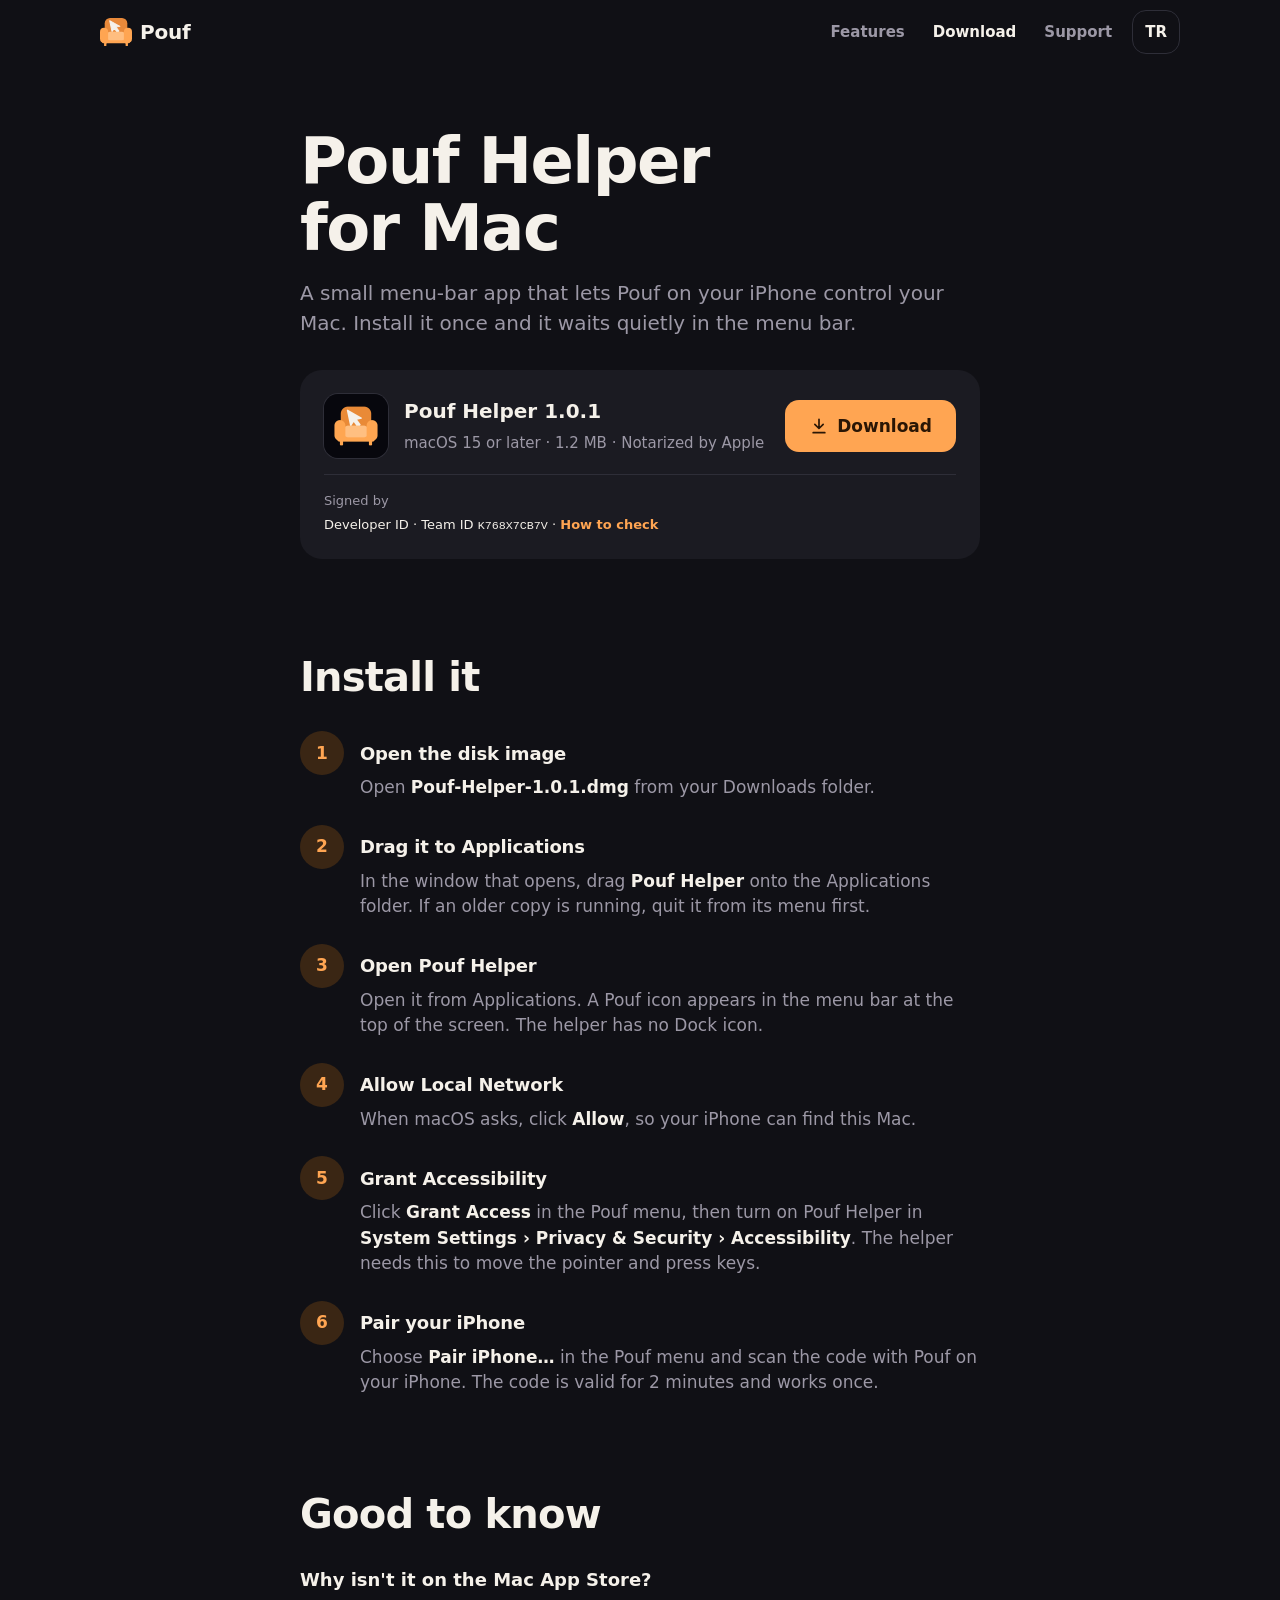
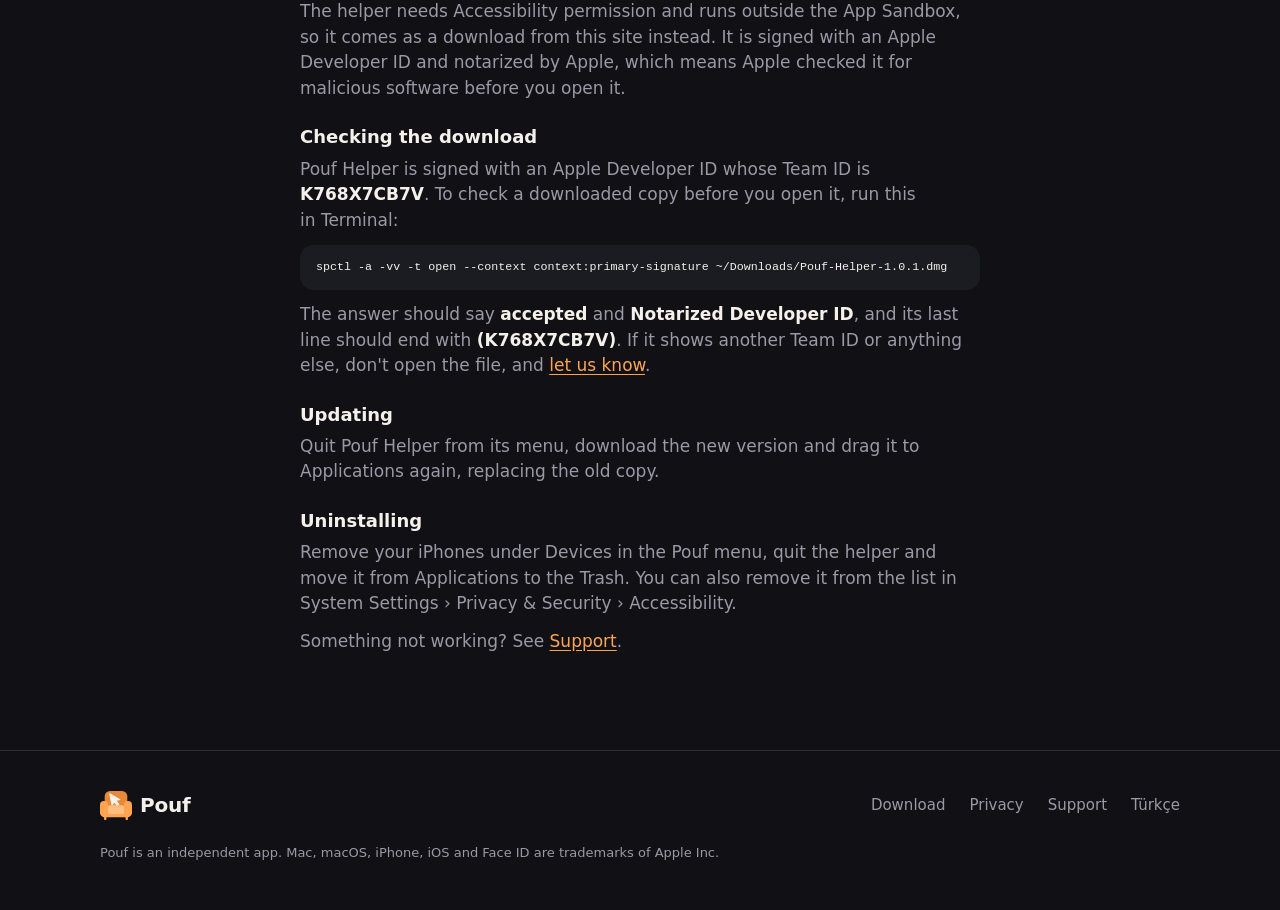
==== commit 0a75639d: "feat: offer Pouf Helper 1.0.1 on the download pages" ====
--- a/download/index.html
+++ b/download/index.html
@@ -46,10 +46,10 @@
         <div class="card download-card">
           <img class="app-icon" src="../assets/app-icon-256.png" width="64" height="64" alt="">
           <div>
-            <p class="download-name">Pouf Helper 1.0</p>
+            <p class="download-name">Pouf Helper 1.0.1</p>
             <p class="download-meta">macOS 15 or later · 1.2 MB · Notarized by Apple</p>
           </div>
-          <a class="button button-primary" href="https://github.com/kaancakr/pouf-app/releases/download/helper-v1.0/Pouf-Helper-1.0.dmg">
+          <a class="button button-primary" href="https://github.com/kaancakr/pouf-app/releases/download/helper-v1.0.1/Pouf-Helper-1.0.1.dmg">
             <svg class="icon icon-sm" aria-hidden="true"><use href="../assets/icons.svg#download"></use></svg>
             Download
           </a>
@@ -68,7 +68,7 @@
           <li>
             <span class="step-number" aria-hidden="true"></span>
             <h3 class="title-3">Open the disk image</h3>
-            <p>Open <strong>Pouf-Helper-1.0.dmg</strong> from your Downloads folder.</p>
+            <p>Open <strong>Pouf-Helper-1.0.1.dmg</strong> from your Downloads folder.</p>
           </li>
           <li>
             <span class="step-number" aria-hidden="true"></span>
@@ -106,7 +106,7 @@
 
           <h3 id="verify">Checking the download</h3>
           <p>Pouf Helper is signed with an Apple Developer ID whose Team ID is <strong>K768X7CB7V</strong>. To check a downloaded copy before you open it, run this in Terminal:</p>
-          <pre><code>spctl -a -vv -t open --context context:primary-signature ~/Downloads/Pouf-Helper-1.0.dmg</code></pre>
+          <pre><code>spctl -a -vv -t open --context context:primary-signature ~/Downloads/Pouf-Helper-1.0.1.dmg</code></pre>
           <p>The answer should say <strong>accepted</strong> and <strong>Notarized Developer ID</strong>, and its last line should end with <strong>(K768X7CB7V)</strong>. If it shows another Team ID or anything else, don't open the file, and <a href="../support/">let us know</a>.</p>
 
           <h3>Updating</h3>
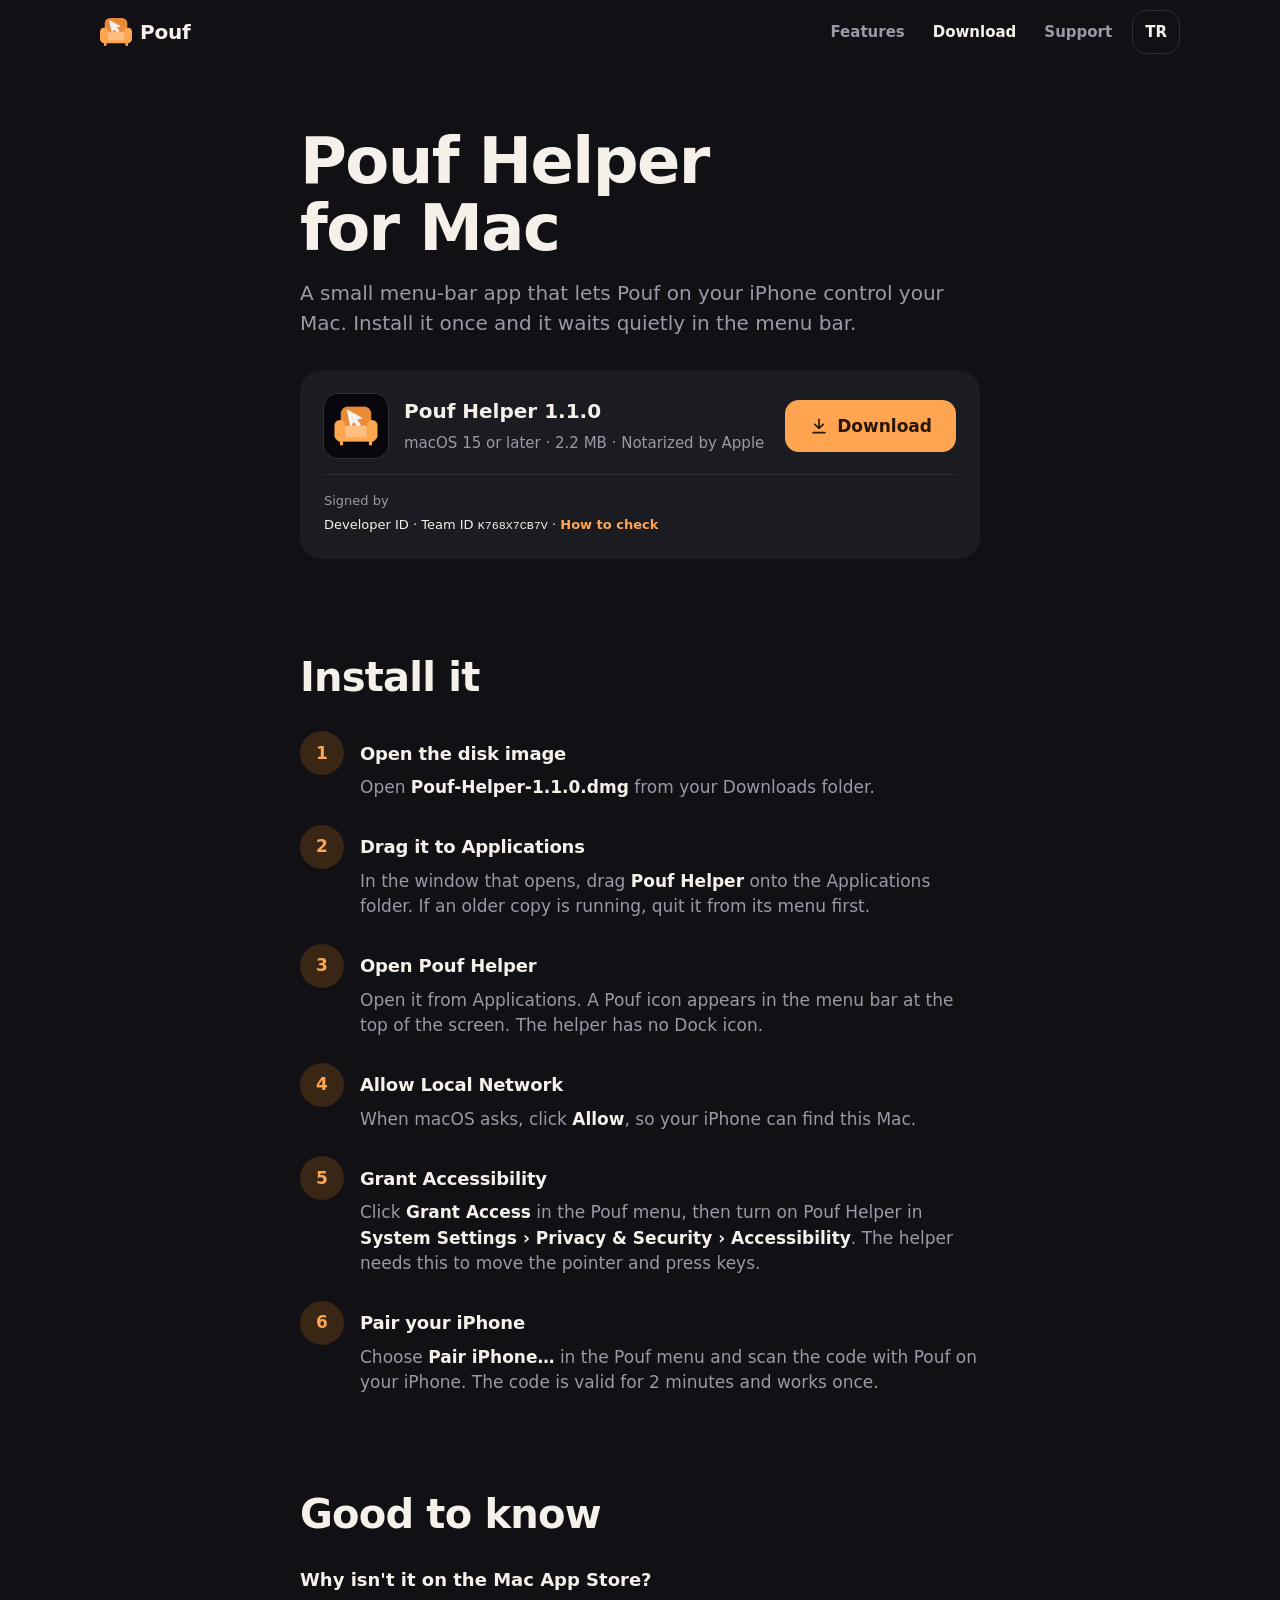
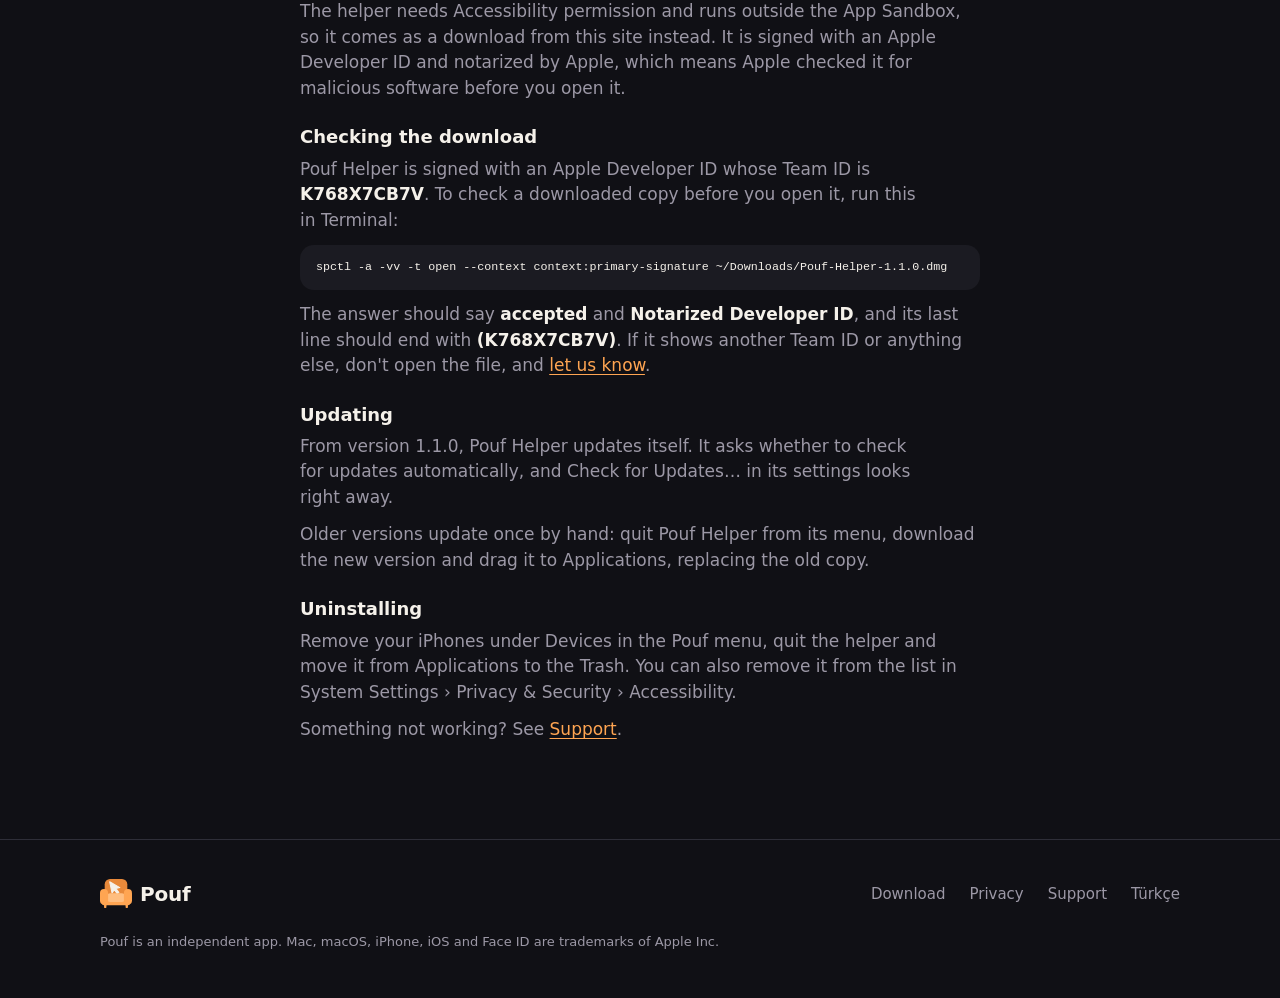
==== commit e91859ad: "feat: serve the helper's update feed and describe updates" ====
--- a/download/index.html
+++ b/download/index.html
@@ -46,10 +46,10 @@
         <div class="card download-card">
           <img class="app-icon" src="../assets/app-icon-256.png" width="64" height="64" alt="">
           <div>
-            <p class="download-name">Pouf Helper 1.0.1</p>
-            <p class="download-meta">macOS 15 or later · 1.2 MB · Notarized by Apple</p>
+            <p class="download-name">Pouf Helper 1.1.0</p>
+            <p class="download-meta">macOS 15 or later · 2.2 MB · Notarized by Apple</p>
           </div>
-          <a class="button button-primary" href="https://github.com/kaancakr/pouf-app/releases/download/helper-v1.0.1/Pouf-Helper-1.0.1.dmg">
+          <a class="button button-primary" href="https://github.com/kaancakr/pouf-app/releases/download/helper-v1.1.0/Pouf-Helper-1.1.0.dmg">
             <svg class="icon icon-sm" aria-hidden="true"><use href="../assets/icons.svg#download"></use></svg>
             Download
           </a>
@@ -68,7 +68,7 @@
           <li>
             <span class="step-number" aria-hidden="true"></span>
             <h3 class="title-3">Open the disk image</h3>
-            <p>Open <strong>Pouf-Helper-1.0.1.dmg</strong> from your Downloads folder.</p>
+            <p>Open <strong>Pouf-Helper-1.1.0.dmg</strong> from your Downloads folder.</p>
           </li>
           <li>
             <span class="step-number" aria-hidden="true"></span>
@@ -106,11 +106,12 @@
 
           <h3 id="verify">Checking the download</h3>
           <p>Pouf Helper is signed with an Apple Developer ID whose Team ID is <strong>K768X7CB7V</strong>. To check a downloaded copy before you open it, run this in Terminal:</p>
-          <pre><code>spctl -a -vv -t open --context context:primary-signature ~/Downloads/Pouf-Helper-1.0.1.dmg</code></pre>
+          <pre><code>spctl -a -vv -t open --context context:primary-signature ~/Downloads/Pouf-Helper-1.1.0.dmg</code></pre>
           <p>The answer should say <strong>accepted</strong> and <strong>Notarized Developer ID</strong>, and its last line should end with <strong>(K768X7CB7V)</strong>. If it shows another Team ID or anything else, don't open the file, and <a href="../support/">let us know</a>.</p>
 
           <h3>Updating</h3>
-          <p>Quit Pouf Helper from its menu, download the new version and drag it to Applications again, replacing the old copy.</p>
+          <p>From version 1.1.0, Pouf Helper updates itself. It asks whether to check for updates automatically, and Check for Updates… in its settings looks right away.</p>
+          <p>Older versions update once by hand: quit Pouf Helper from its menu, download the new version and drag it to Applications, replacing the old copy.</p>
 
           <h3>Uninstalling</h3>
           <p>Remove your iPhones under Devices in the Pouf menu, quit the helper and move it from Applications to the Trash. You can also remove it from the list in System Settings › Privacy &amp; Security › Accessibility.</p>
